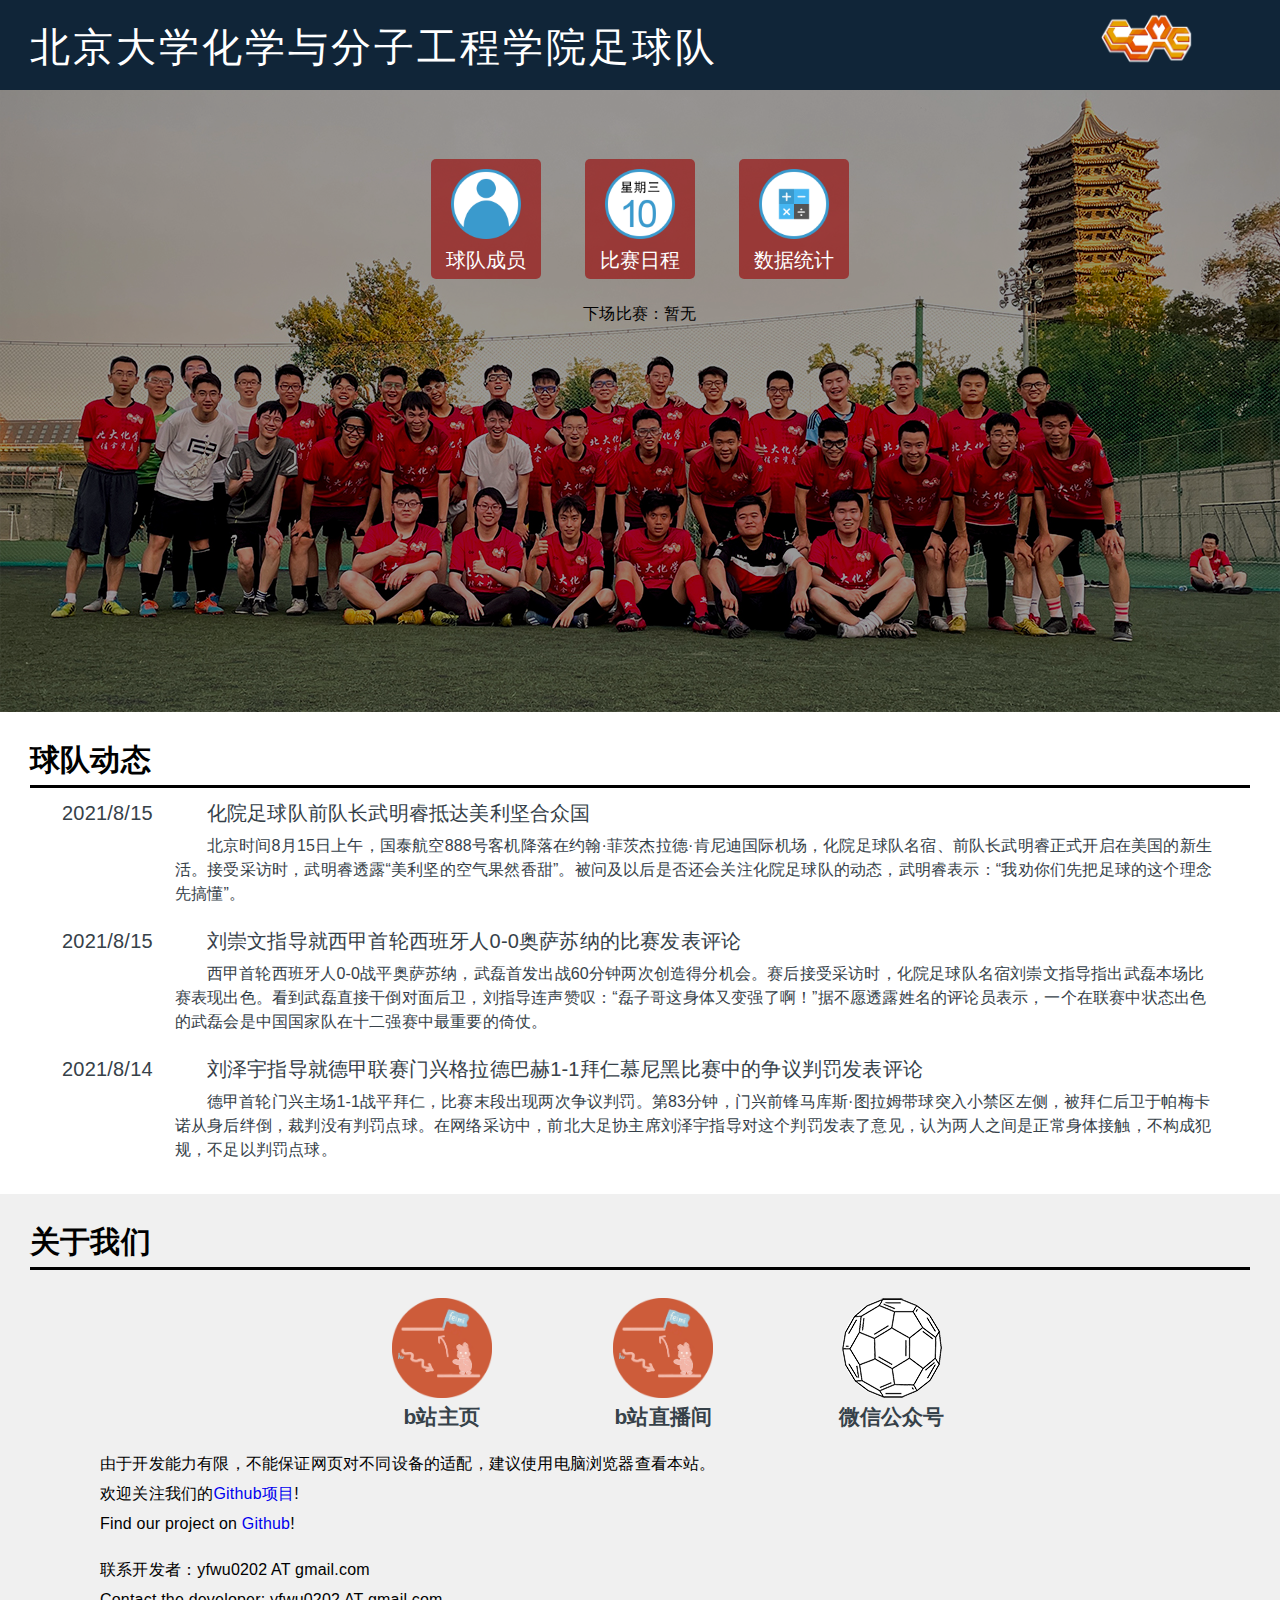
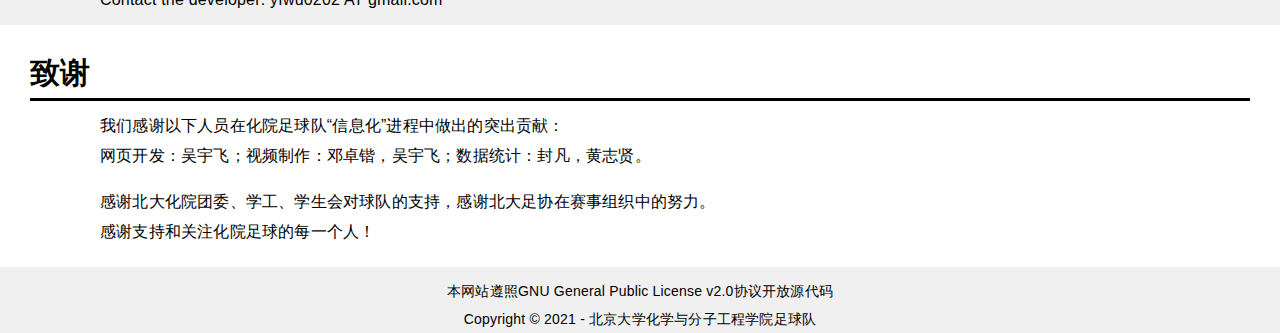
==== index.html @ a08b5a39 "完成了球队成员页面" ====
<!doctype html>

<!--
Author: Yufei Wu
Last Edited on 16/08/2021
-->

<html>
	
<head>
    <meta charset="utf-8">
	<meta name="keywords" content="北京大学, 足球, 化院足球队">
	<title>北京大学化学与分子工程学院足球队</title>
	<link rel="stylesheet" type="text/css" href="css/basic.css"/>
    <link rel="stylesheet" type="text/css" href="css/style_index.css"/>
	<script src="./js/loadXML.js"></script>
	<base target="_blank" />

</head>
	
<body>

<div id="wrap">
    <!--顶部-->
    <div id="wrap_banner" style="background-image: url(./img/Photo.jpg);">
		<span id="wrap_title">北京大学化学与分子工程学院足球队</span>
        <!--顶部logo-->
        <div id="wrap_logo">
            <img src="img/logo_ccme.png" alt="化院足球队Logo" />
        </div>
        <div class="menu_tab">
            <div class="tab">
				<a href="players/">
                	<img src="img/icon_players.png"/>
               		<span>球队成员</span>
				</a>
            </div>
            <div class="tab">
                <a href="schedule/">
                	<img src="img/icon_schedule.png"/>
               		<span>比赛日程</span>
				</a>
            </div>
            <div class="tab">
                <a href="statistics/">
                	<img src="img/icon_statistics.png"/>
               		<span>数据统计</span>
				</a>
            </div>
            <div>
			<span id="nextmatch">下场比赛：暂无</span>
			</div>
        </div>
	</div>
</div>

<script>
xmlDoc = loadXML("./news/news.xml");  // 读入xml文件


x=xmlDoc.getElementsByTagName("news");

var newsList = new Array(3);
for (j=0;j<3;j++){
	newsList[j]=[];
	for (i=0;i<x[j].childNodes.length;i++){
		if (x[j].childNodes[i].nodeType==1){
			newsList[j].push(x[j].childNodes[i].childNodes[0].nodeValue);
		}
	}
}

var news='<table id="newstable">';

// 表格内容
for (j=0;j<3;j++){
	news += '<tr>';
	news += '<td id="newsdate">' + newsList[j][0] + '</td>';
	news += '<td id="newstitle">' + newsList[j][1] + '</td>';
	news += '</tr><tr>';
	news += '<td></td>';
	news += '<td id="newstext">' + newsList[j][2] + '</td>';
	news += '</tr>';
}
news += '</table>';
</script>
<div id="index_content">
	<div class="block1">
		<h1>球队动态</h1>
		<div id="news"></div>
	</div>

	<div class="block2">
		<h1>关于我们</h1>
		<br/>
		<table id="about">
			<tr>
				<td>
					<div class="container"><a href="https://space.bilibili.com/98094890">
						<img height="100px" src="img/bilibili.png" alt="bilibili"/>
						<div class="overlay">
							<div class="overlay_text">飞米黄金规则</div>
						</div>
					</a></div>
				</td>
				<td>
					<div class="container"><a href="https://live.bilibili.com/14477203">
						<img height="100px" src="img/live.png" alt="live"/>
						<div class="overlay">
							<div class="overlay_text">化院男足直播间</div>
						</div>
					</a></div>
				</td>
				<td>
					<div class="container">
						<img height="100px" src="img/wechat.png" alt="wechat"/>
						<div class="overlay">
							<div class="overlay_text">微信搜索关注：化院足球</div>
						</div>
					</div>
					</td>
			</tr><tr>
				<td><h2>b站主页</h2></td><td><h2>b站直播间</h2></td><td><h2>微信公众号</h2></td>
			</tr>
		</table>
		<br/>
		<p>由于开发能力有限，不能保证网页对不同设备的适配，建议使用电脑浏览器查看本站。</p>
		<p>欢迎关注我们的<a href="https://github.com/ccmesoccer">Github项目</a>!</p>
		<p>Find our project on <a href="https://github.com/ccmesoccer">Github</a>!</p>
		<br/>
		<p>联系开发者：yfwu0202 AT gmail.com</p>
		<p>Contact the developer: yfwu0202 AT gmail.com</p>
	</div>

	<div class="block1">
		<h1>致谢</h1>
		<p>我们感谢以下人员在化院足球队“信息化”进程中做出的突出贡献：</p>
		<p>网页开发：吴宇飞；视频制作：邓卓锴，吴宇飞；数据统计：封凡，黄志贤。</p>
		<br />
		<p>感谢北大化院团委、学工、学生会对球队的支持，感谢北大足协在赛事组织中的努力。</p>
		<p>感谢支持和关注化院足球的每一个人！</p>
	</div>
</div>


<div id="copyright">
	<p>本网站遵照<a href="https://www.gnu.org/licenses/old-licenses/gpl-2.0.en.html">GNU General Public License v2.0协议</a>开放源代码</p>
	<p>Copyright © 2021 - 北京大学化学与分子工程学院足球队</p>
</div>

<script>
	document.getElementById('news').innerHTML=news;
	document.getElementById('nextmatch').innerHTML='<p>下场比赛：暂无</p>';  // 在这里便捷更改下场比赛信息
</script>

</body>

</html>
---- css/basic.css ----
* {
	margin: 0;
	padding: 0;
	/*-webkit-box-sizing: border-box;
	-moz-box-sizing: border-box;
	box-sizing: border-box;*/
	-webkit-overflow-scrolling: touch;
	-webkit-text-size-adjust: none;
}

html {
	overflow: hidden;
	overflow-y: auto;
}

html,body {
	width: 100%;
	-webkit-tap-highlight-color: rgba(0, 0, 0, 0);
	color: #364149;
}

body {
	text-rendering: optimizeLegibility;
	font-family: "Microsoft YaHei", Arial,"Helvetica Neue", "Hiragino Sans GB",  sans-serif;
	font-size: 14px;
	letter-spacing: 0.2px;
	text-size-adjust: 100%;
}

a {
	text-decoration: none;
	outline: none;
}
---- css/style_index.css ----
@charset "utf-8";
#wrap {
	position: relative;
	width: 100%;
	margin: 0 auto;
}

#wrap_banner {
	position: relative;
	width: 1280px;
	height: 712px;
	background: url() scroll no-repeat top center ;
	-webkit-background-size: 100% 100%;
	-moz-background-size: 100% 100%;
	background-size: 100% 100%;
	z-index: 1;
}

#wrap_banner:after {
	position: absolute;
	width: 100%;
	height: 100%;
	content: "";
	left: 0;
	top: 0;
	background: rgba(0, 0, 0, 0.4);
	z-index: 1;
}

/*顶部logo*/

#wrap_title {
	position: fixed;
	width: 1230px;
	text-align: left;
	text-indent: 0px;
	font-family: "LiSu"; 
	font-size: 40px;
	letter-spacing: 3px;
	margin: 0;
	padding: 20px 20px 15px 30px;
	background-color: rgba(16,37,56,1);
	color: #fff;
	z-index: 120;
}

#wrap_logo {
	position: fixed;
                left: 1100px; 
	top: 10px;
	text-align: center;
	color: #fff;
	z-index: 140;
}


#wrap_logo img {
	width: 94px;
	height: 56px;
	display: block;
}

#wrap .menu_tab {
	position: absolute;
	top: 30%;
	margin-top: -55px;
	left: 0;
	z-index: 2;
	width: 100%;
	height: 110px;
	text-align: center;
}

#wrap .menu_tab .tab {
	display: inline-block;
	vertical-align: top;
	width: 110px;
	height: 120px;
	margin: 0 20px;
	background: rgba(155, 0, 0, 0.6);
	-webkit-border-radius: 5px;
	-moz-border-radius: 5px;
	border-radius: 5px;
	cursor: pointer;
}

#wrap .menu_tab .tab:hover {
	background: rgba(155, 0, 0, 0.8);
}

#wrap .menu_tab .tab img {
	display: block;
	width: 70px;
	height: 70px;
	margin: 10px auto 8px;
}

#wrap .menu_tab .tab span {
	display: block;
	color: #fff;
	font-family: SimHei;
	font-size: 20px;
}


/*首页内容*/

#index_content {
	z-index: 10;
}

#index_content .block1 {
	position: relative;
	width: 1220px;
	padding: 10px 30px;
	background-color: #fff;
}

#index_content .block2 {
	position: relative;
	width: 1220px;
	padding: 10px 30px;
	background-color: rgb(240, 240, 240);
}

#index_content .block1 h1 {
	position: relative;
	left: 0;
	bottom: 0;
	height: 56px;
	margin-top: 10px;
	margin-bottom: 10px;
	line-height: 56px;
	font-size: 30px;
	color: #000;
	text-align: left;
	border-bottom-style: solid;
	border-width: medium;
	-webkit-box-sizing: border-box;
	-moz-box-sizing: border-box;
	box-sizing: border-box;
}

#index_content .block1 p {
	position: relative;
	left: 0;
	bottom: 0;
	height: 100%;
	margin-top: 0;
	line-height: 30px;
	font-size: 16px;
	color: #000;
	text-indent: 50px;
	text-align: left;
	padding: 0 20px;
	-webkit-box-sizing: border-box;
	-moz-box-sizing: border-box;
	box-sizing: border-box;
}

#index_content .block2 h1 {
	position: relative;
	left: 0;
	bottom: 0;
	height: 56px;
	margin-top: 10px;
	margin-bottom: 10px;
	line-height: 56px;
	font-size: 30px;
	color: #000;
	text-align: left;
	border-bottom-style: solid;
	border-width: medium;
	-webkit-box-sizing: border-box;
	-moz-box-sizing: border-box;
	box-sizing: border-box;
}

#index_content .block2 p {
	position: relative;
	left: 0;
	bottom: 0;
	height: 100%;
	margin-top: 0;
	line-height: 30px;
	font-size: 16px;
	color: #000;
	text-indent: 50px;
	text-align: left;
	padding: 0 20px;
	-webkit-box-sizing: border-box;
	-moz-box-sizing: border-box;
	box-sizing: border-box;
}

/*球队动态*/

#newstable {
	position: relative;
	margin: 0 30px;
}

#newsdate {
	font-size: 20px;
	text-align: right;
}

#newstitle {
	font-size: 20px;
	text-align: left;
	text-indent: 52px;
}

#newstext {
	font-size: 16px;
	text-align: left;
	text-indent: 32px;
	line-height: 1.5;
    	padding-left: 20px;
	padding-top: 5px;
	padding-bottom: 20px;
}

#nextmatch p {
	font-size: 16px;
	color: #000;
	text-align: center;
	margin-top: 25px;
}

/*关于我们*/
#about {
	position: relative;
	margin: 0 300px;
	width: 680px;
}

#about td {
	text-align: center;
}

#about .container {
	position: relative;
	left: 25%;
	width: 50%;
}

#about .overlay {
	position: absolute;
	top: 0;
	bottom: 0;
	left: 0;
	right: 0;
	height: 100%;
	width: 100%;
	opacity: 0;
	transition: .5s ease;
	background-color: #CD5C3A;
}

#about .container:hover .overlay {
	opacity: 1;
}

#about .overlay_text {
	color: white;
	font-size: 14px;
	position: absolute;
	top: 50%;
	left: 50%;
	transform: translate(-50%, -50%);
	-ms-transform: translate(-50%, -50%);
}


/*首页底部*/

#copyright {
	position: relative;
	width: 1280px;
	margin-top: 10px;
	padding-top: 10px;
	text-align: center;
	background-color: rgb(240, 240, 240);
}

#copyright p {
	position: relative;
	line-height: 2;
	color: #000;
}

#copyright p a {
	color: #000;
}

#page_title {
	position: relative;
	text-align: center;
	font-size: 40;
	color: #000;
}
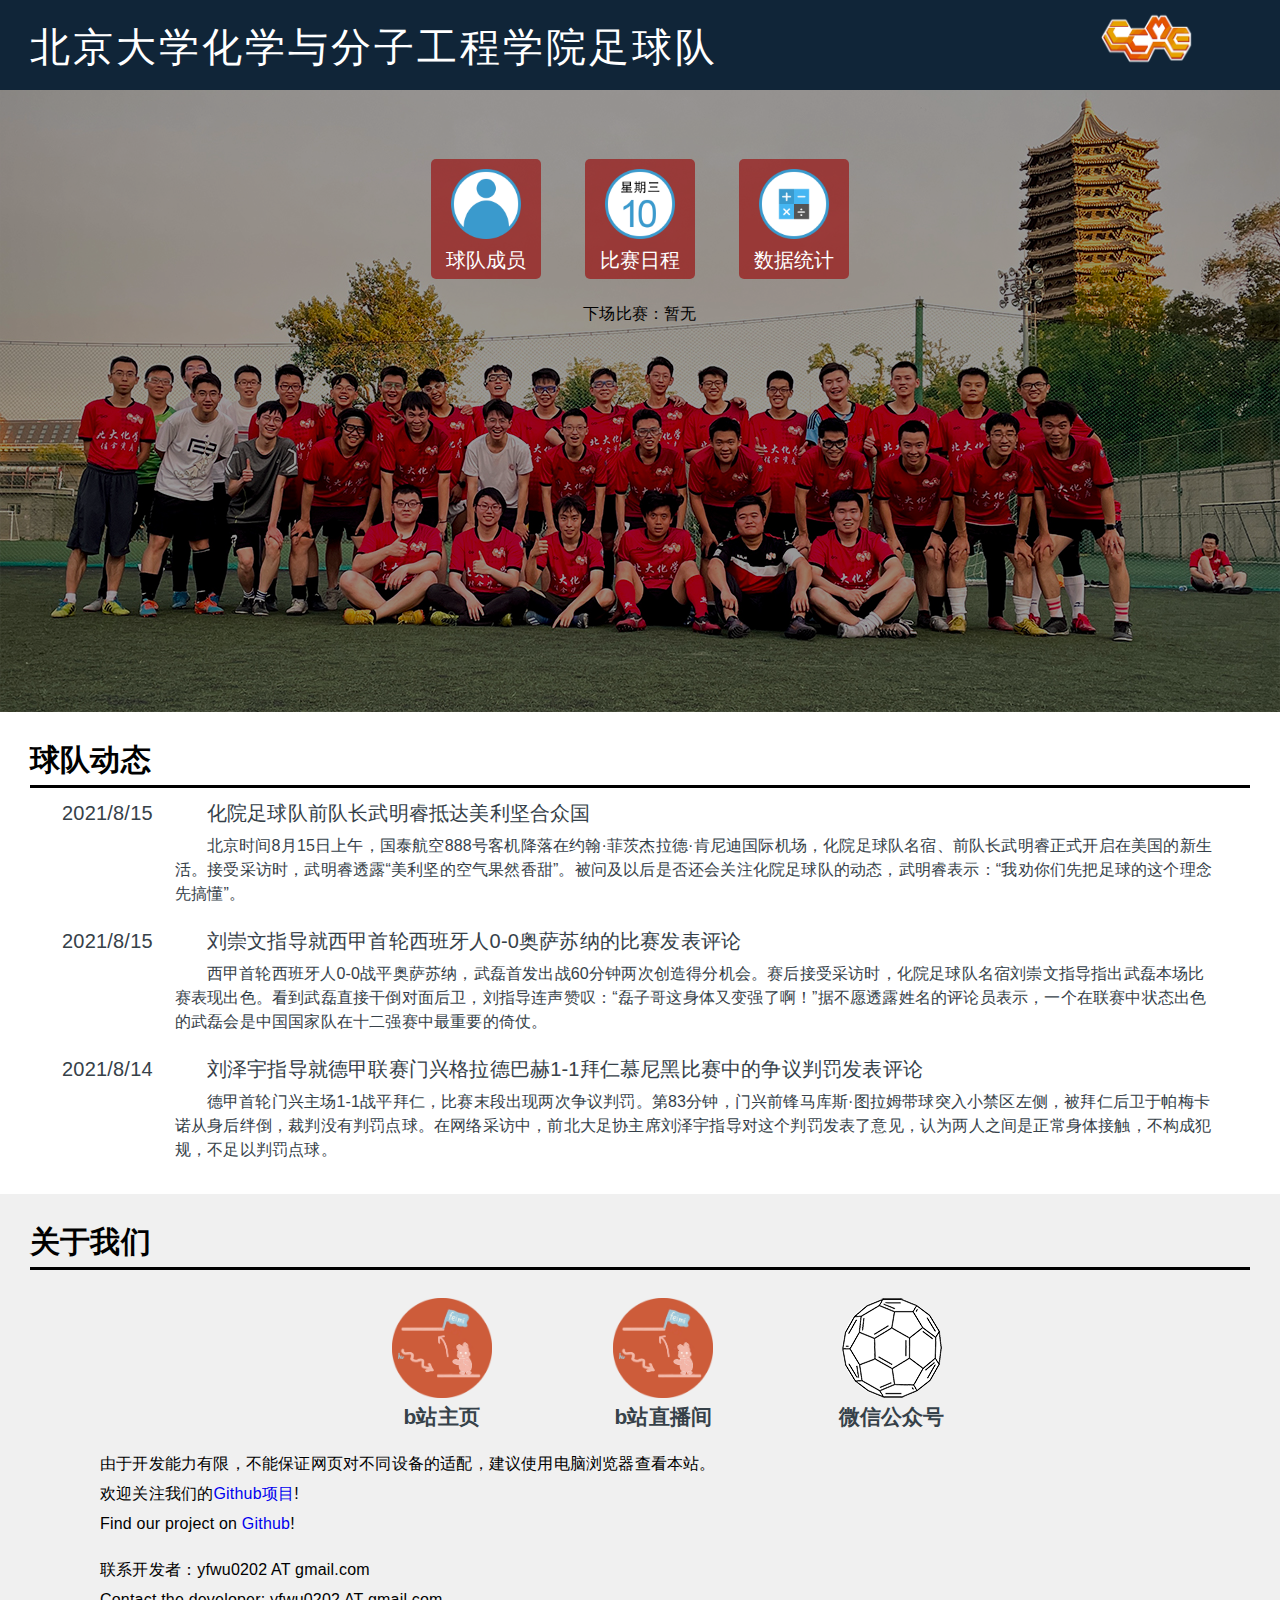
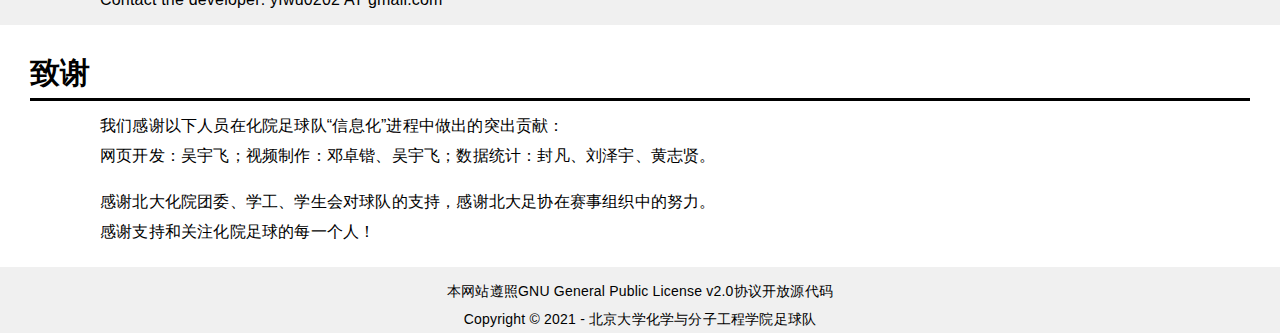
==== commit 7814a573: "更新了球队成员名单" ====
--- a/index.html
+++ b/index.html
@@ -135,7 +135,7 @@
 	<div class="block1">
 		<h1>致谢</h1>
 		<p>我们感谢以下人员在化院足球队“信息化”进程中做出的突出贡献：</p>
-		<p>网页开发：吴宇飞；视频制作：邓卓锴，吴宇飞；数据统计：封凡，黄志贤。</p>
+		<p>网页开发：吴宇飞；视频制作：邓卓锴、吴宇飞；数据统计：封凡、刘泽宇、黄志贤。</p>
 		<br />
 		<p>感谢北大化院团委、学工、学生会对球队的支持，感谢北大足协在赛事组织中的努力。</p>
 		<p>感谢支持和关注化院足球的每一个人！</p>
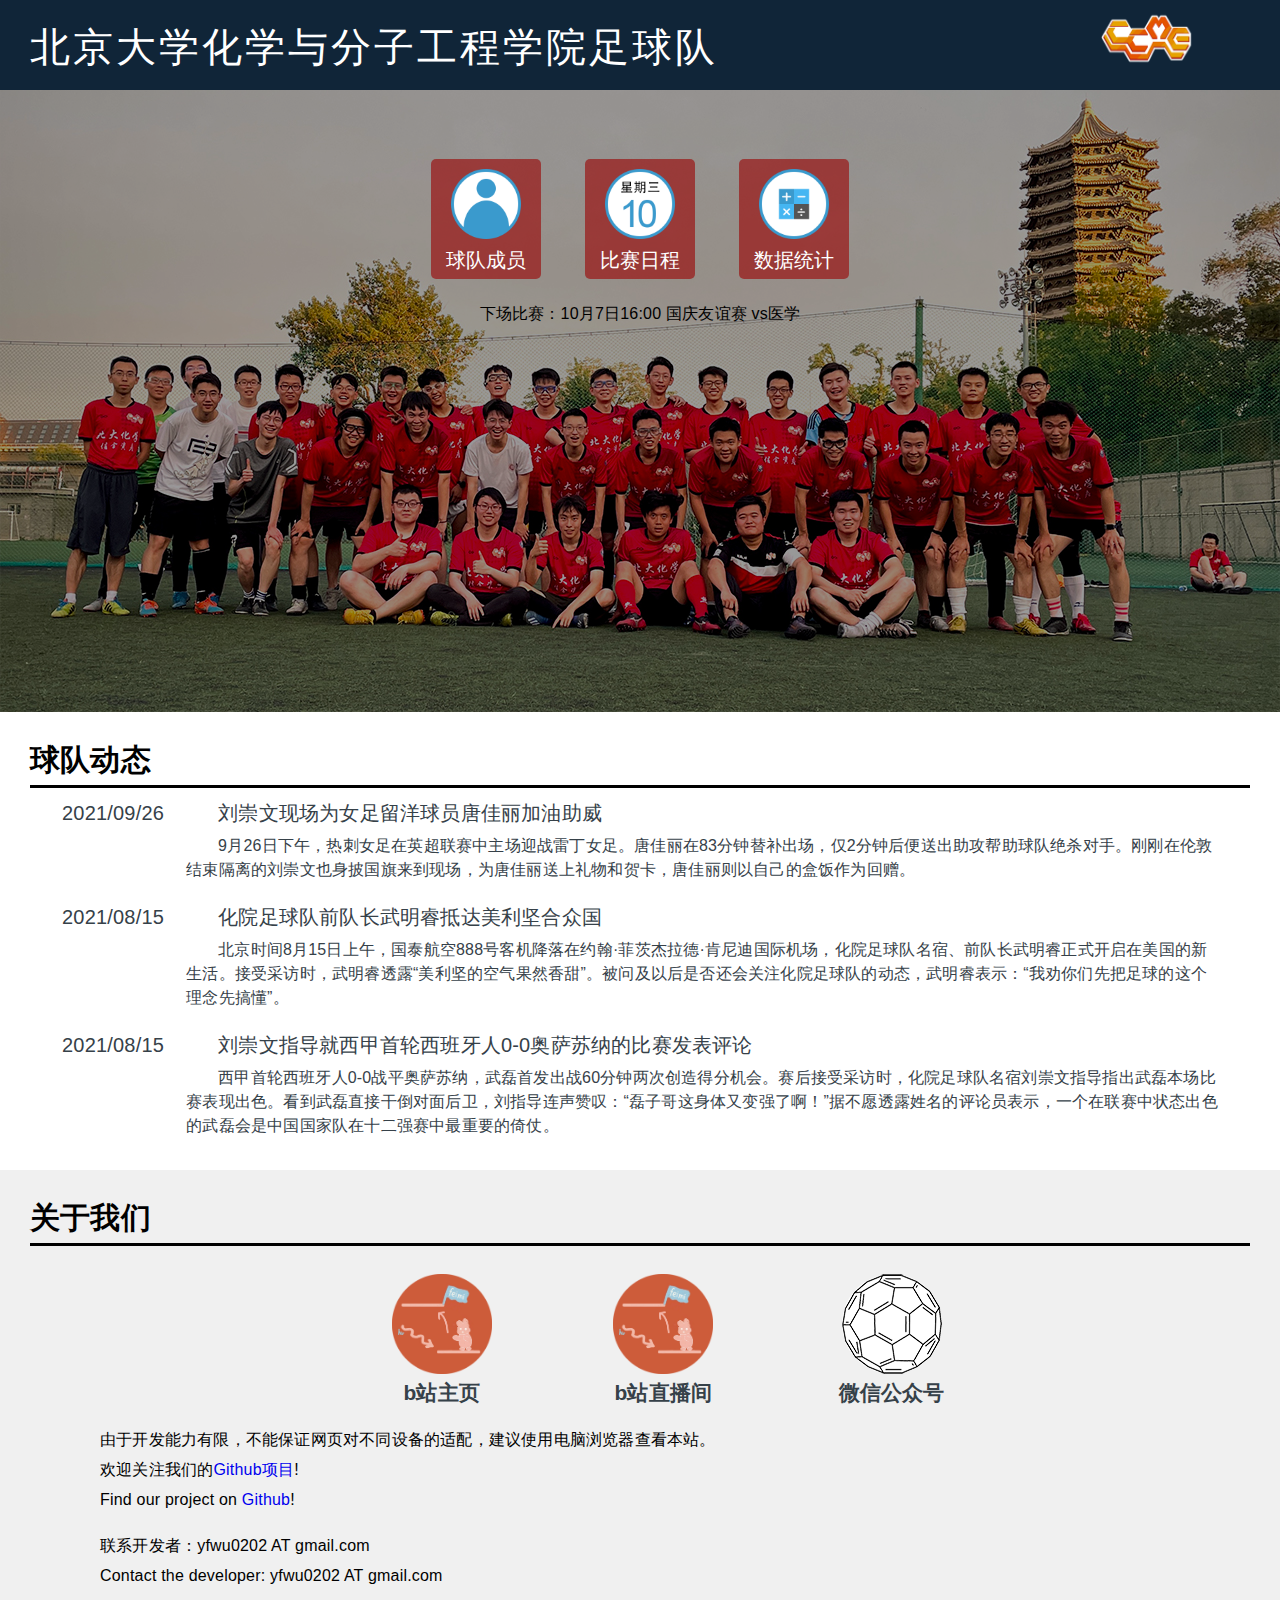
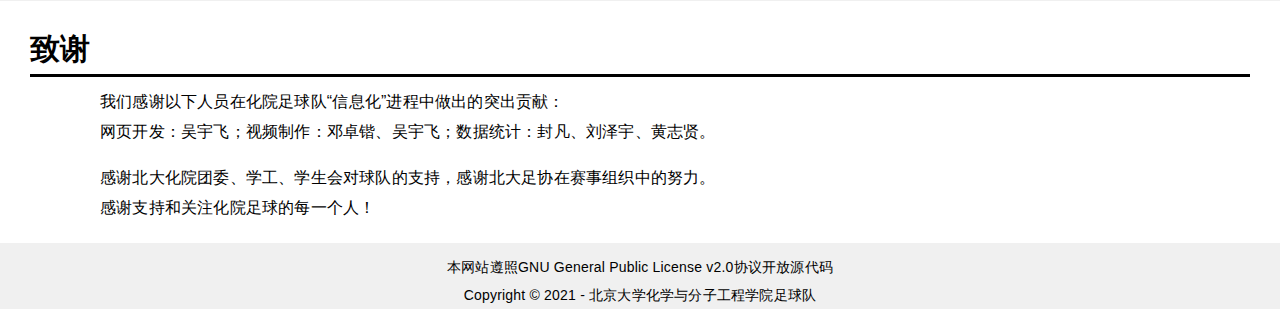
==== commit a2d6fddb: "Update index.html" ====
--- a/index.html
+++ b/index.html
@@ -150,7 +150,7 @@
 
 <script>
 	document.getElementById('news').innerHTML=news;
-	document.getElementById('nextmatch').innerHTML='<p>下场比赛：暂无</p>';  // 在这里便捷更改下场比赛信息
+	document.getElementById('nextmatch').innerHTML='<p>下场比赛：10月7日16:00 国庆友谊赛 vs医学</p>';  // 在这里便捷更改下场比赛信息
 </script>
 
 </body>
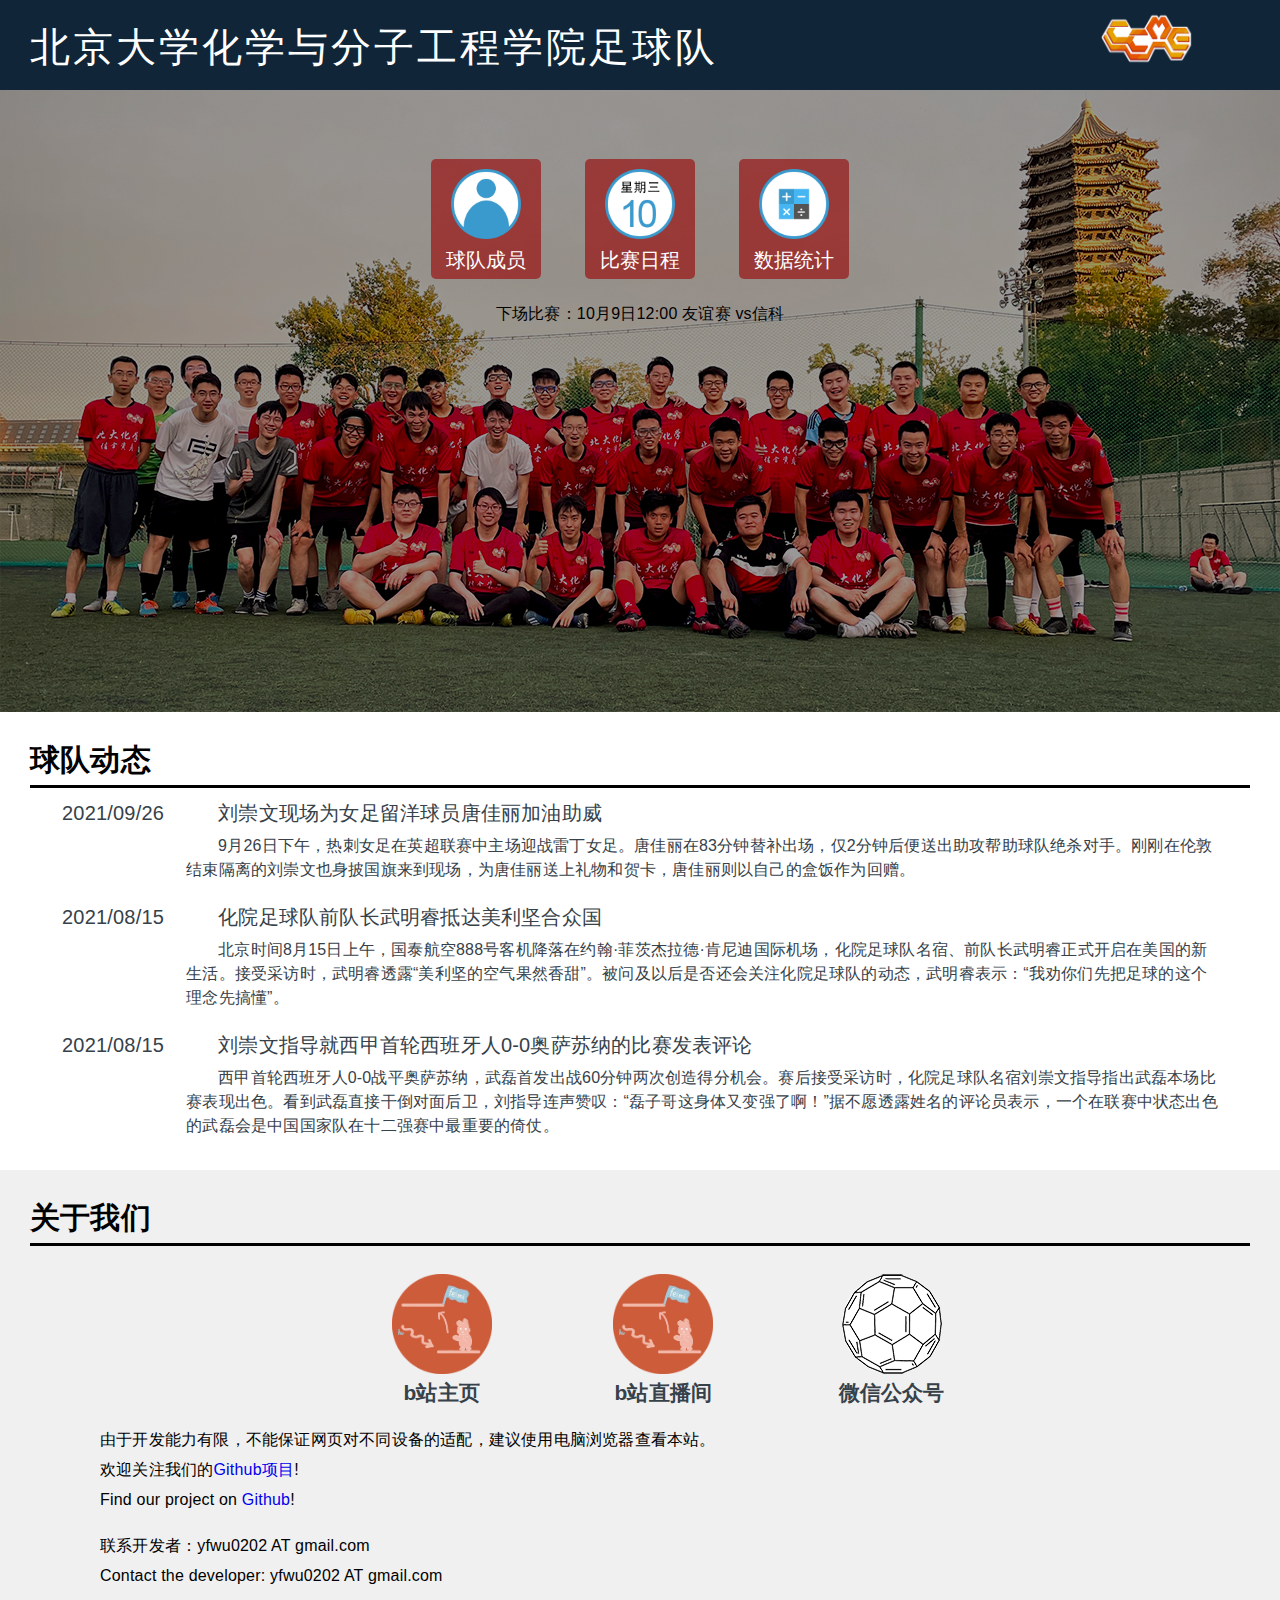
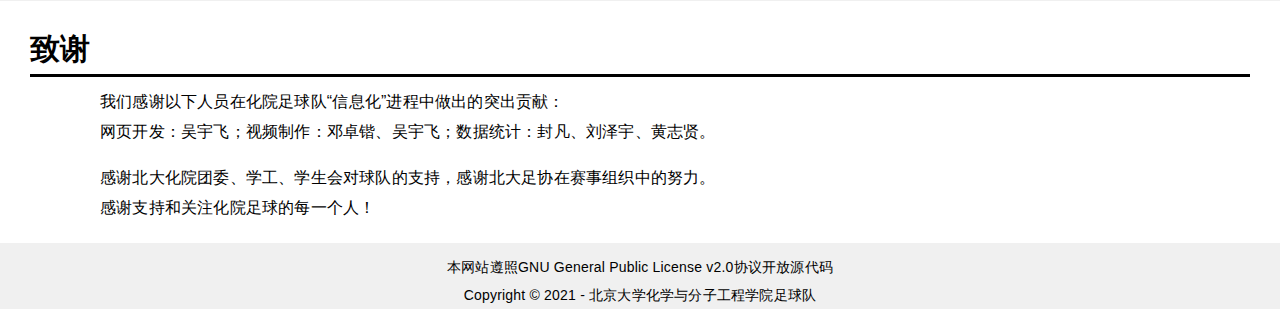
==== commit a6a870a8: "Update index.html" ====
--- a/index.html
+++ b/index.html
@@ -150,7 +150,7 @@
 
 <script>
 	document.getElementById('news').innerHTML=news;
-	document.getElementById('nextmatch').innerHTML='<p>下场比赛：10月7日16:00 国庆友谊赛 vs医学</p>';  // 在这里便捷更改下场比赛信息
+	document.getElementById('nextmatch').innerHTML='<p>下场比赛：10月9日12:00 友谊赛 vs信科</p>';  // 在这里便捷更改下场比赛信息
 </script>
 
 </body>
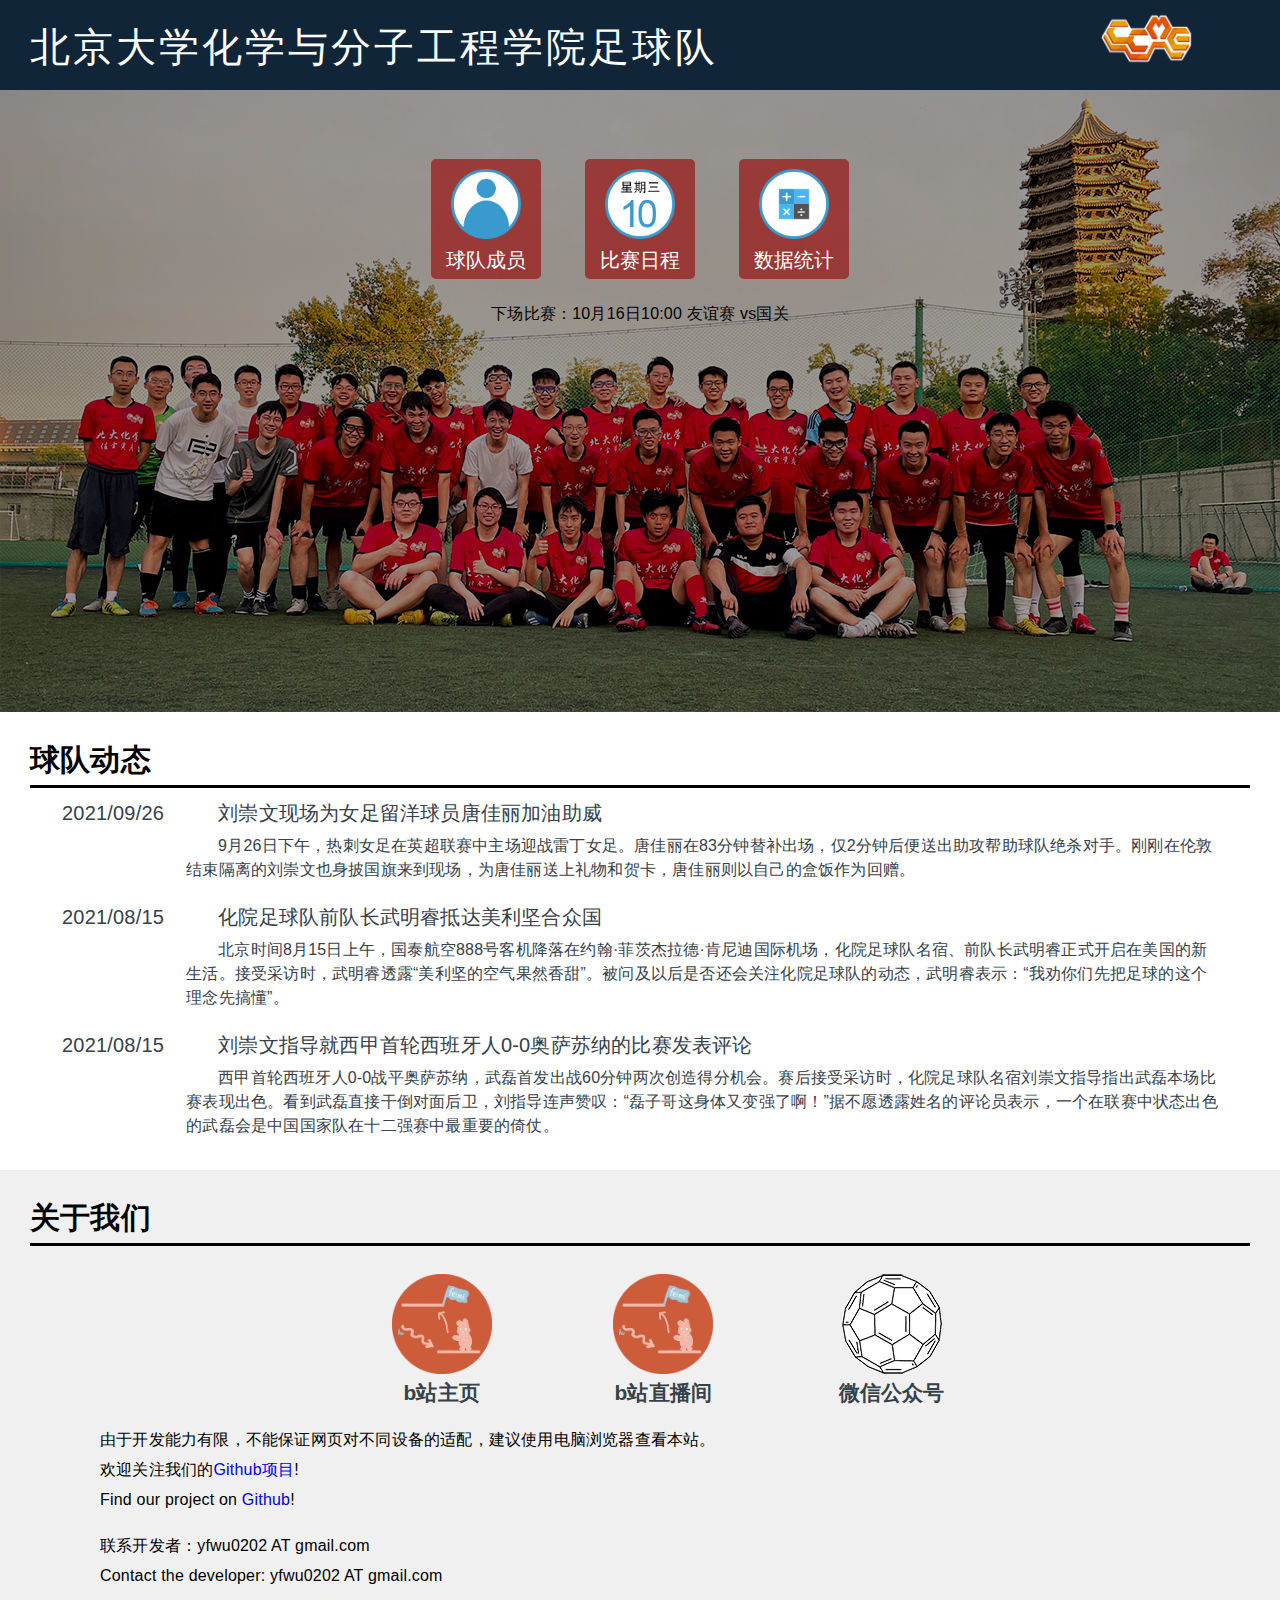
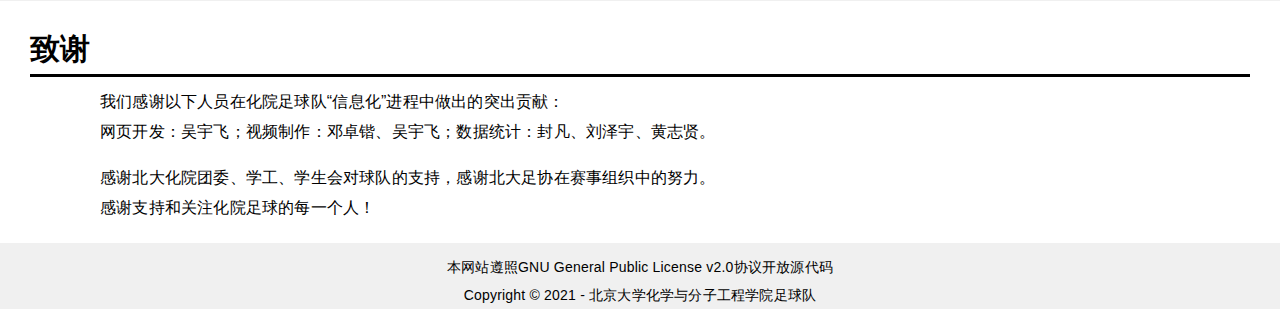
==== commit 6d2edd0a: "Update index.html" ====
--- a/index.html
+++ b/index.html
@@ -150,7 +150,7 @@
 
 <script>
 	document.getElementById('news').innerHTML=news;
-	document.getElementById('nextmatch').innerHTML='<p>下场比赛：10月9日12:00 友谊赛 vs信科</p>';  // 在这里便捷更改下场比赛信息
+	document.getElementById('nextmatch').innerHTML='<p>下场比赛：10月16日10:00 友谊赛 vs国关</p>';  // 在这里便捷更改下场比赛信息
 </script>
 
 </body>
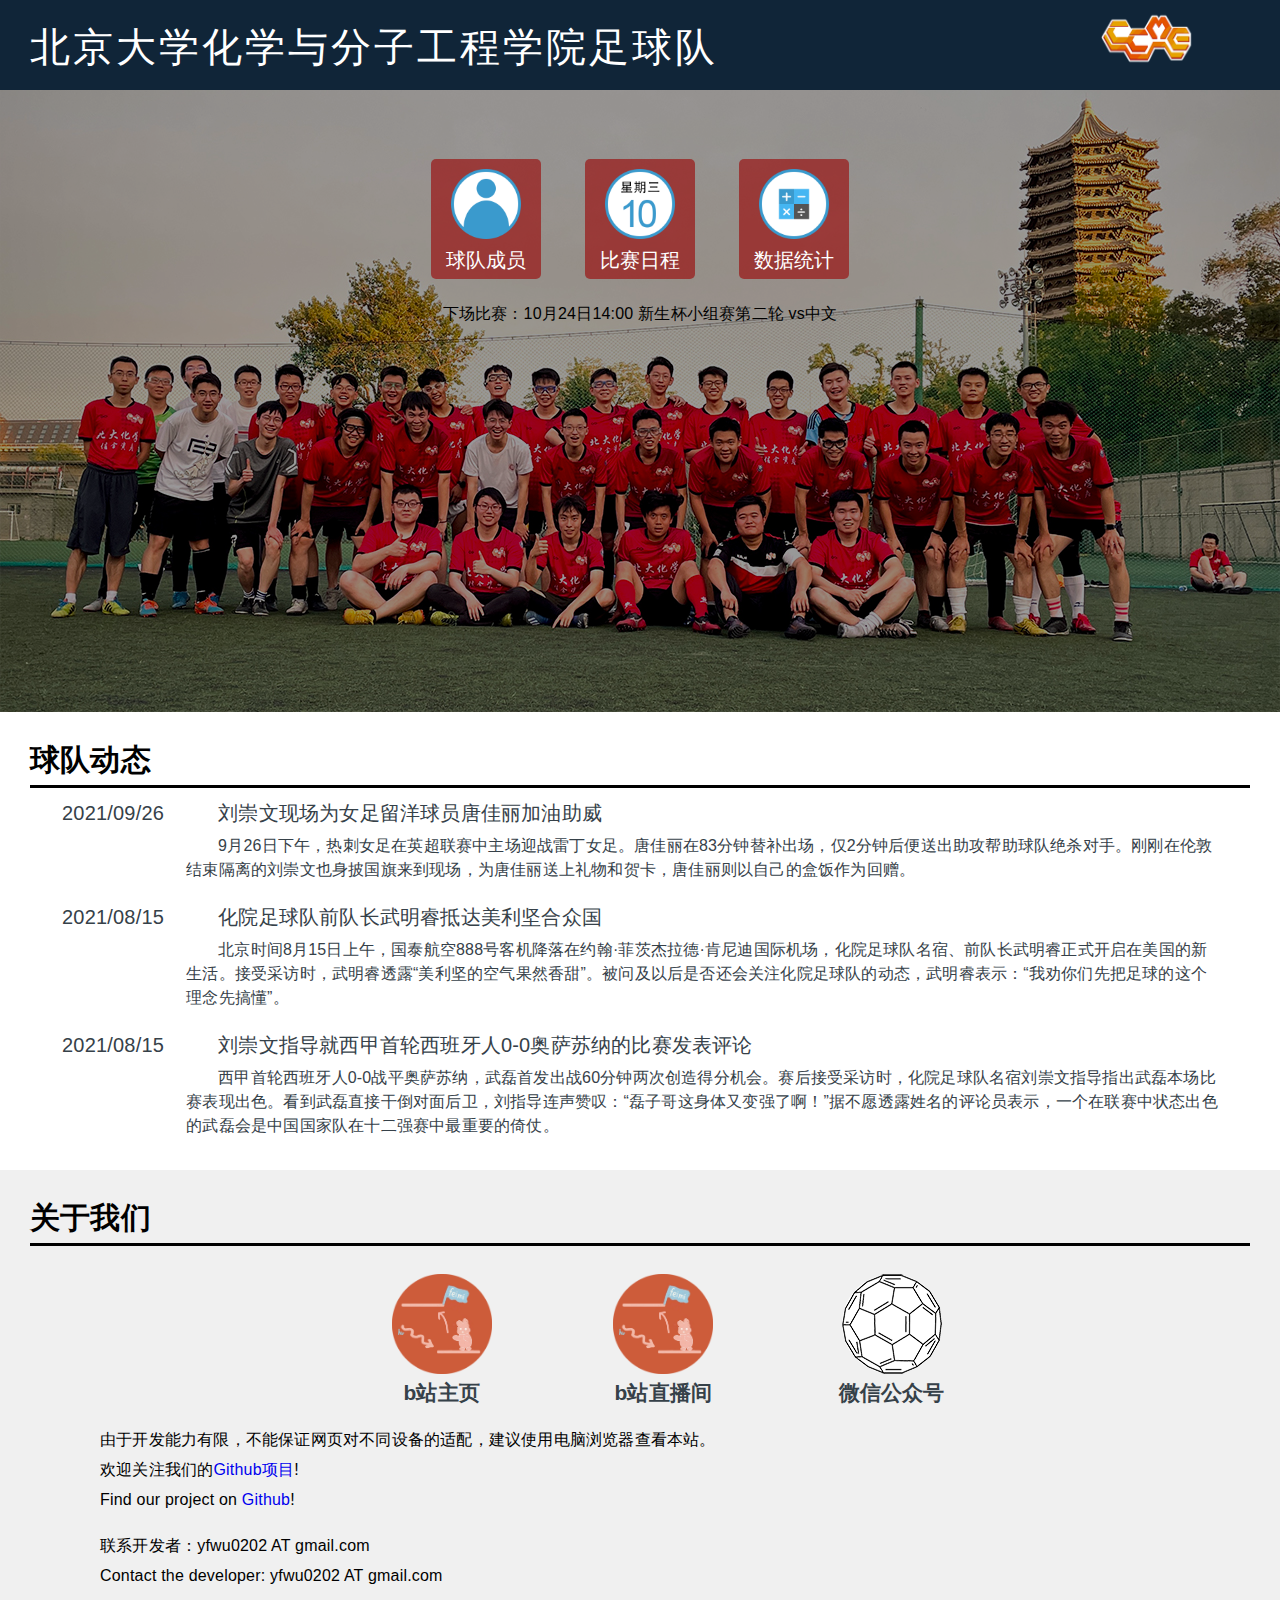
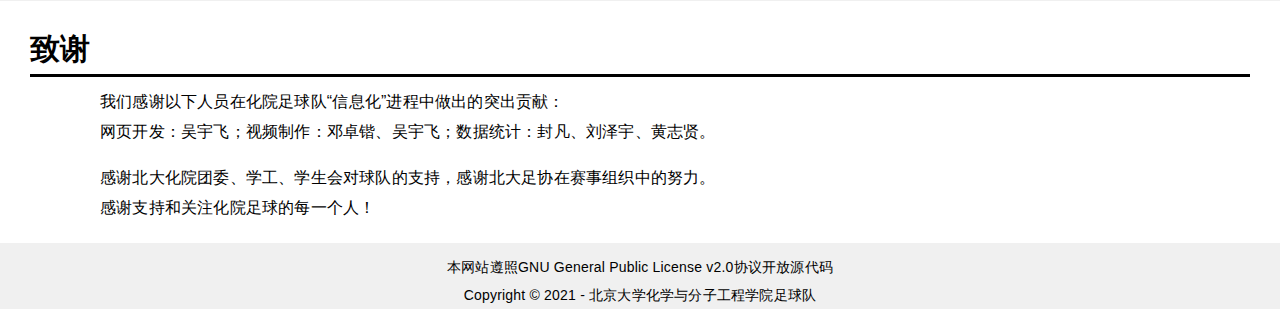
==== commit 1baa922c: "新增了新生名单" ====
--- a/index.html
+++ b/index.html
@@ -150,7 +150,7 @@
 
 <script>
 	document.getElementById('news').innerHTML=news;
-	document.getElementById('nextmatch').innerHTML='<p>下场比赛：10月16日10:00 友谊赛 vs国关</p>';  // 在这里便捷更改下场比赛信息
+	document.getElementById('nextmatch').innerHTML='<p>下场比赛：10月24日14:00 新生杯小组赛第二轮 vs中文</p>';  // 在这里便捷更改下场比赛信息
 </script>
 
 </body>
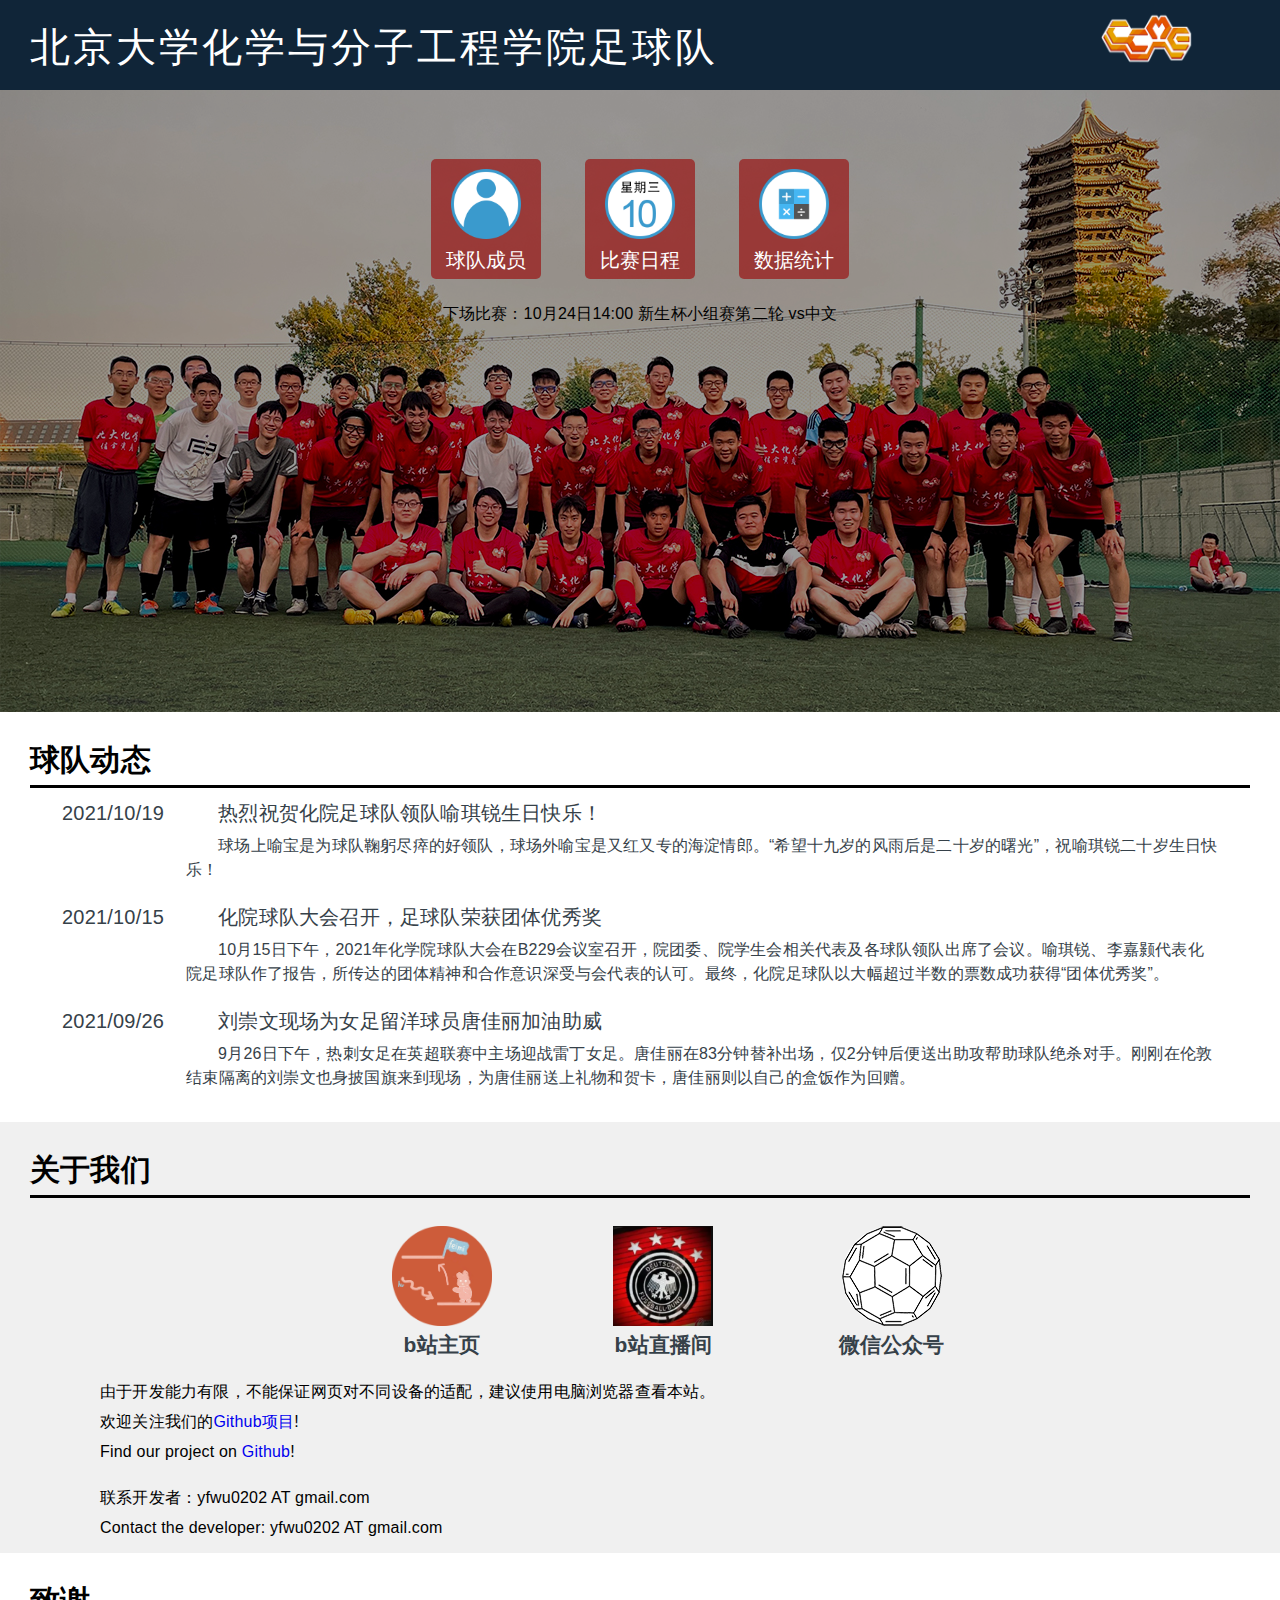
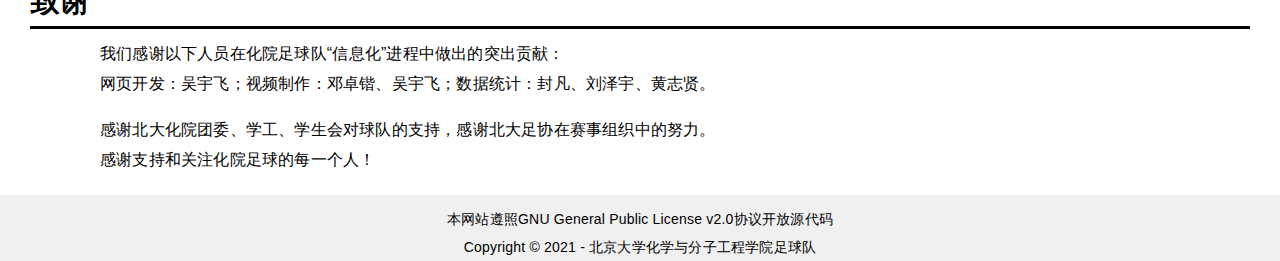
==== commit 0f9943a5: "更新了直播信息" ====
--- a/index.html
+++ b/index.html
@@ -104,10 +104,10 @@
 					</a></div>
 				</td>
 				<td>
-					<div class="container"><a href="https://live.bilibili.com/14477203">
+					<div class="container"><a href="https://live.bilibili.com/1328790">
 						<img height="100px" src="img/live.png" alt="live"/>
 						<div class="overlay">
-							<div class="overlay_text">化院男足直播间</div>
+							<div class="overlay_text">直播间</div>
 						</div>
 					</a></div>
 				</td>
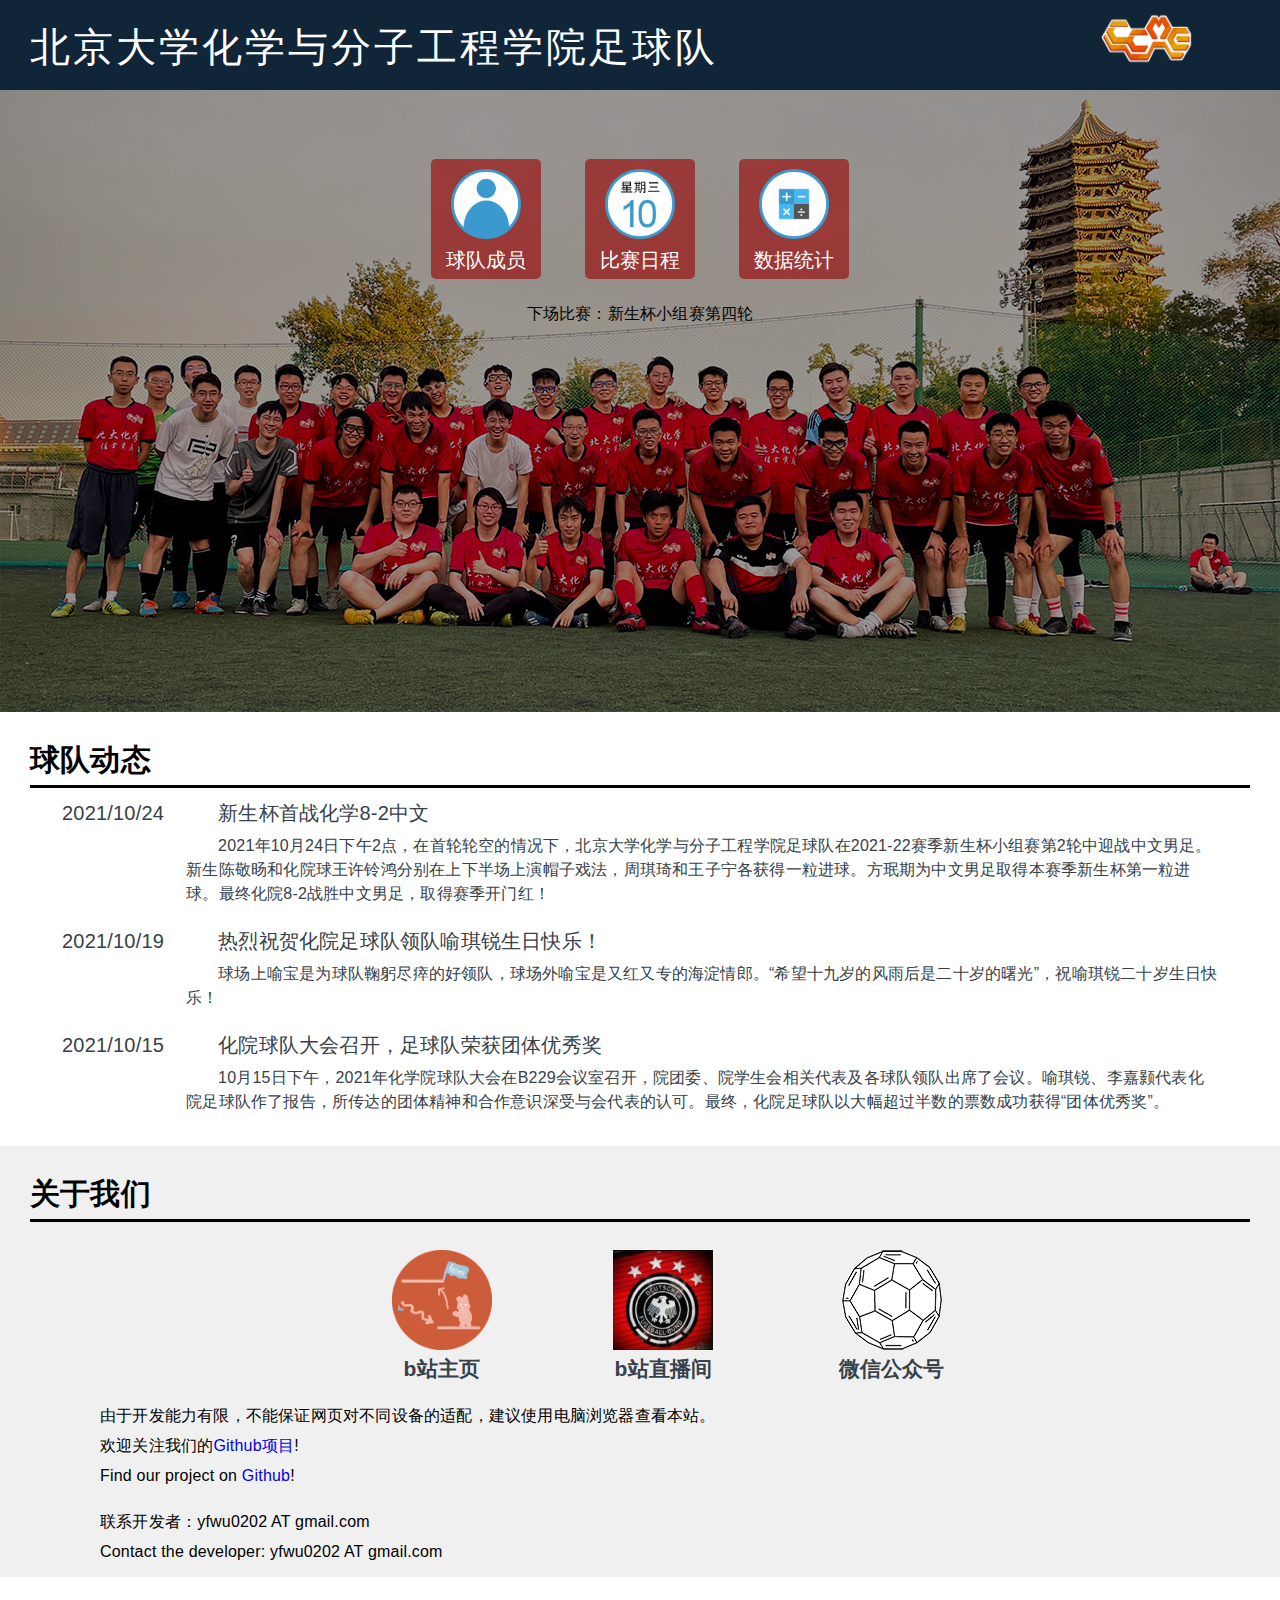
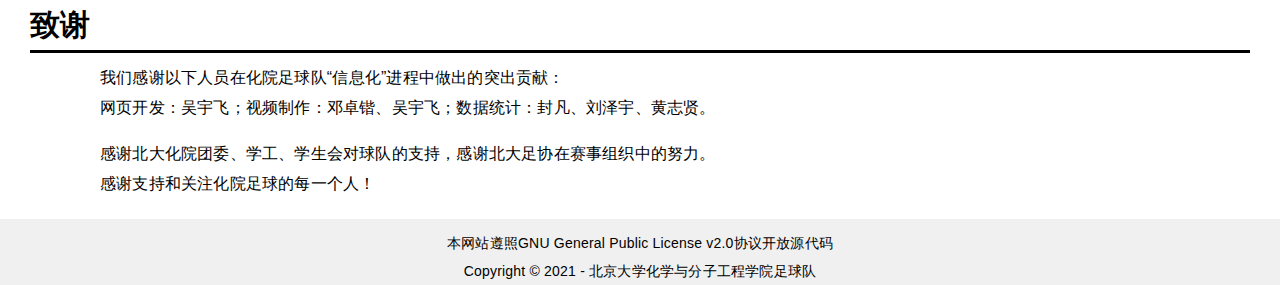
==== commit 6c856b6c: "更新第二场比赛部分信息" ====
--- a/index.html
+++ b/index.html
@@ -150,7 +150,7 @@
 
 <script>
 	document.getElementById('news').innerHTML=news;
-	document.getElementById('nextmatch').innerHTML='<p>下场比赛：10月24日14:00 新生杯小组赛第二轮 vs中文</p>';  // 在这里便捷更改下场比赛信息
+	document.getElementById('nextmatch').innerHTML='<p>下场比赛：新生杯小组赛第四轮</p>';  // 在这里便捷更改下场比赛信息
 </script>
 
 </body>
